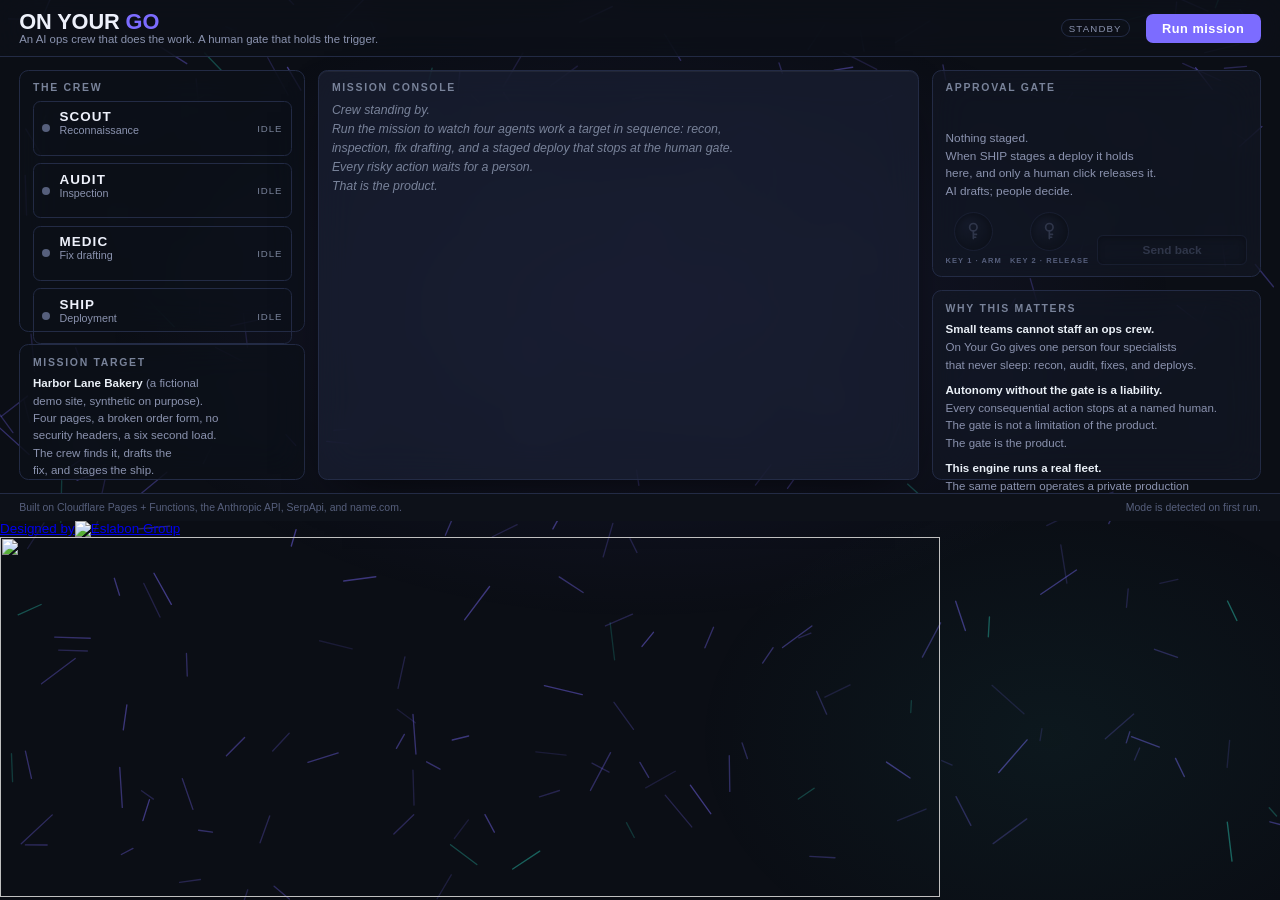
==== site/index.html @ 800acef9 "Add the compact studio signature across the public cockpit" ====
<!doctype html>
<html lang="en">
<head>
<meta charset="utf-8">
<meta name="viewport" content="width=device-width, initial-scale=1">
<title>On Your Go, the agentic ops command center</title>
<meta name="description" content="An agentic operations command center. A crew of AI agents does the work; a human approval gate holds the trigger.">
<link rel="canonical" href="https://fleetcommand-2u0.pages.dev/">
<link rel="icon" href="/favicon.svg" type="image/svg+xml">
<link rel="apple-touch-icon" href="/apple-touch-icon.png">
<!-- Structured data. Kept OUTSIDE the share:start/share:end markers on purpose:
     tools/build-og.mjs strips and rewrites everything between those markers, so
     anything living in there would vanish on the next card rebuild.
     Claims only what is true. No offers, no ratings, nothing invented. -->
<script type="application/ld+json">
{
  "@context": "https://schema.org",
  "@type": "WebApplication",
  "name": "On Your Go",
  "url": "https://fleetcommand-2u0.pages.dev/",
  "description": "An agentic operations command center. Four AI agents scout a site, rank its defects, draft the fix, and stage the deploy, and every consequential action stops at a human approval gate.",
  "applicationCategory": "DeveloperApplication",
  "operatingSystem": "Any modern web browser",
  "isAccessibleForFree": true,
  "creator": { "@id": "https://thebrockchain.com/#brock" }
}
</script>
<!-- HowTo, deliberately NOT FAQPage. Google requires FAQ question and answer
     text to be VISIBLE on the page that carries the markup, and this page is
     one screen with zero scroll (the fleet ONE-SCREEN rule), so an honest FAQ
     block has nowhere to live here. Marking up questions a visitor cannot read
     would be a claim about content that does not exist, which is the one thing
     the fleet's honesty rules will not do for a ranking signal.
     Every step below IS on screen: the four agents are the crew column, and
     the approval step is the gate panel. The gate reads HowTo as answerable. -->
<script type="application/ld+json">
{
  "@context": "https://schema.org",
  "@type": "HowTo",
  "name": "How On Your Go runs an operations mission",
  "description": "Four AI agents work a site in sequence, and the deployment holds until a human approves it.",
  "totalTime": "PT2M",
  "step": [
    {
      "@type": "HowToStep",
      "position": 1,
      "name": "SCOUT does reconnaissance",
      "text": "SCOUT maps the target site and reports what it is and the observations that matter most."
    },
    {
      "@type": "HowToStep",
      "position": 2,
      "name": "AUDIT ranks the defects",
      "text": "AUDIT turns the reconnaissance into a ranked defect list, each finding marked high, medium or low severity."
    },
    {
      "@type": "HowToStep",
      "position": 3,
      "name": "MEDIC drafts the fix",
      "text": "MEDIC writes the fix for the highest severity finding as a real diff. It drafts only and never applies the change."
    },
    {
      "@type": "HowToStep",
      "position": 4,
      "name": "SHIP stages the deploy and holds",
      "text": "SHIP summarizes exactly what would deploy and what could go wrong, then holds for human approval instead of releasing."
    },
    {
      "@type": "HowToStep",
      "position": 5,
      "name": "A person decides",
      "text": "Approve releases the staged deploy. Send back returns the fix to MEDIC with the objection attached. Nothing ships without that click."
    }
  ]
}
</script>
<link rel="stylesheet" href="/fonts/fonts.css">
<style>
:root{
  --bg:#0b0e15; --charcoal:#0d1119; --surf:#141926; --surf-hi:#1a2032; --line:#232b45;
  --ink:#eef1fb; --cream:#eaf0f7; --muted:#8b93af; --stone:#79839a; --faint:#565f7c;
  --indigo:#7c6cff; --indigo-d:#5a4bd6; --indigo-soft:#a99dff;
  --teal:#2dd4bf; --go:#2dd4bf; --teal-d:#1f9e8f;

  /* AMBER IS RESERVED. It appears on this screen at exactly one moment: when
     SHIP holds at the approval gate. No chip, no label, no status may wear it.
     That is what teaches the colour a meaning, and it is the whole design idea.
     See DESIGN.md before spending it anywhere else. */
  --amber:#f5b23d;

  --disp:'Space Grotesk',sans-serif; --body:'Montserrat',sans-serif;

  --dur-fast:150ms; --dur:220ms; --dur-slow:380ms;
  --ease:cubic-bezier(.2,.7,.2,1);
  --ease-out:cubic-bezier(0,0,.2,1);
}
*{box-sizing:border-box;margin:0;padding:0}
html,body{height:100%}
body{
  background:var(--bg); color:var(--ink); font-family:var(--body);
  height:100vh; overflow:hidden; display:flex; flex-direction:column;
  font-size:clamp(12px,1.05vw,15px);
}
/* One soft radial behind the stage so the page is not a grid of flat
   rectangles. Fixed, non-interactive, costs nothing and never animates. */
body::before{
  content:''; position:fixed; inset:0; pointer-events:none; z-index:1;
  background:
    radial-gradient(60% 50% at 50% 34%, rgba(124,108,255,.10), transparent 70%),
    radial-gradient(40% 40% at 82% 82%, rgba(45,212,191,.05), transparent 70%);
}
header,main,footer{position:relative; z-index:2}
header{
  display:flex; align-items:center; gap:1rem;
  padding:.7rem 1.2rem; border-bottom:1px solid var(--line); background:var(--charcoal);
}
/* The display moment. Real scale and tight tracking here so everything else can
   stay quiet; contrast is what makes a page look decided rather than themed. */
.mark{font-family:var(--disp); font-weight:700; font-size:1.62em; letter-spacing:-.005em; line-height:1}
.mark b{color:var(--indigo)}
.sub{color:var(--muted); font-size:.85em}
.spacer{flex:1}
.chip{
  font-size:.72em; letter-spacing:.12em; padding:.28em .7em; border-radius:999px;
  border:1px solid var(--line); color:var(--muted); text-transform:uppercase;
}
.chip.live{border-color:var(--teal); color:var(--teal)}
/* Deliberately NOT amber. A mode label is housekeeping; amber belongs to the
   gate alone. Replay and sample are honest states, not warnings. */
.chip.replay,.chip.sample{border-color:var(--line); color:var(--stone)}
.chip[hidden]{display:none}
button.run{
  font-family:var(--disp); font-weight:600; font-size:.95em; letter-spacing:.04em;
  background:var(--indigo); color:#fff; border:0; border-radius:.55em;
  padding:.55em 1.3em; cursor:pointer; transition:background .15s;
}
button.run:hover{background:var(--indigo-d)}
button.run:disabled{background:var(--faint); cursor:default}
main{
  flex:1; display:grid; min-height:0;
  grid-template-columns:1fr 2.1fr 1.15fr; gap:.8rem; padding:.8rem 1.2rem;
}
.col{display:flex; flex-direction:column; gap:.8rem; min-height:0}
/* FROSTED, so the field runs UNDER the whole interface instead of only in the
   margins. Three opaque boxes on a dark ground is a dashboard; one continuous
   surface with something alive behind it is a place. The blur is what keeps it
   legible: the field never competes with a word of text, it only gives the
   glass something to be glass over.
   Alpha is deliberately high (.62 to .70). Lower looked better in a still and
   started costing contrast on the console, which is the one panel a judge
   actually has to read. */
.panel{
  background:rgba(20,25,38,.62);
  -webkit-backdrop-filter:blur(18px) saturate(1.25);
  backdrop-filter:blur(18px) saturate(1.25);
  border:1px solid var(--line); border-radius:.7em;
  padding:.85em .95em; display:flex; flex-direction:column; min-height:0;
  transition:opacity var(--dur-slow) var(--ease), transform var(--dur-slow) var(--ease);
}
.col:first-child .panel{background:rgba(13,17,25,.66)}
#stage{
  background:rgba(26,32,50,.70);
  box-shadow:0 1px 0 rgba(255,255,255,.05) inset, 0 18px 50px -24px rgba(0,0,0,.9);
}
header{background:rgba(13,17,25,.72);
  -webkit-backdrop-filter:blur(18px); backdrop-filter:blur(18px)}
/* Blur is expensive to composite and the browsers that lack it are the ones
   least able to afford it, so they get solid panels and lose nothing but the
   glass. */
@supports not (backdrop-filter: blur(1px)){
  .panel{background:var(--surf)}
  .col:first-child .panel{background:var(--charcoal)}
  #stage{background:var(--surf-hi)}
  header{background:var(--charcoal)}
}
.panel h2{
  font-family:var(--disp); font-size:.78em; font-weight:600; letter-spacing:.16em;
  text-transform:uppercase; color:var(--stone); margin-bottom:.7em;
}
.agent{
  display:flex; align-items:center; gap:.7em; padding:.55em .6em;
  border:1px solid var(--line); border-radius:.55em; margin-bottom:.55em;
  transition:border-color .2s, background .2s;
}
.agent:last-child{margin-bottom:0}
.agent .dot{width:.6em;height:.6em;border-radius:50%;background:var(--faint);flex:none}
.agent.working{border-color:var(--indigo); background:rgba(124,108,255,.07)}
.agent.working .dot{background:var(--indigo); animation:pulse 1s infinite}
.agent.done{border-color:var(--teal-d)}
.agent.done .dot{background:var(--teal)}
.agent.holding{border-color:var(--amber)}
.agent.holding .dot{background:var(--amber); animation:pulse 1.4s infinite}
@keyframes pulse{50%{opacity:.35}}
.agent .aname{font-family:var(--disp); font-weight:600; letter-spacing:.08em}
.agent .arole{color:var(--muted); font-size:.8em}
.agent .abody{min-width:0}
/* LIVE TELEMETRY, NOT DECORATION. Every value on this line is measured on the
   client as the step actually runs: real elapsed milliseconds, the real
   character count of what came back, and for the two agents that reach outside,
   whether the call was served live, from cache, or from labelled sample data.
   Nothing here is invented and nothing loops. The crew reads as alive because
   it is reporting, which is what an ops cockpit should do, not because
   something is animating at you. */
.agent .ameta{
  font-family:ui-monospace,SFMono-Regular,Menlo,monospace;
  font-size:.68em; letter-spacing:.02em; color:var(--faint);
  margin-top:.15em; min-height:1.1em; white-space:nowrap;
  overflow:hidden; text-overflow:ellipsis;
}
.agent.working .ameta{color:var(--indigo-soft)}
.agent.done .ameta{color:var(--stone)}
.agent.holding .ameta{color:var(--amber)}
.agent .astate{margin-left:auto; font-size:.72em; letter-spacing:.1em; color:var(--stone); text-transform:uppercase}
#console{flex:1; overflow-y:auto; font-size:.92em; line-height:1.55; scrollbar-width:thin}
#console .entry{margin-bottom:1em}
#console .tag{
  font-family:var(--disp); font-weight:600; font-size:.8em; letter-spacing:.12em;
  color:var(--indigo-soft); margin-bottom:.25em; display:flex; gap:.6em; align-items:baseline;
}
#console .tag .mode{font-size:.85em; color:var(--stone); letter-spacing:.08em}
#console .tag .mode.live{color:var(--teal)}
#console .body{color:var(--cream); white-space:pre-wrap}
#console .sys{color:var(--stone); font-style:italic}
.target p{color:var(--muted); font-size:.86em; line-height:1.5}
.target .tname{color:var(--cream); font-weight:600}
/* ---- THE ONE MOTION IDEA ----------------------------------------------
   SHIP holds, and the screen answers: the crew and the target settle back a
   step, the gate lifts and takes the only amber on the page, and Approve
   becomes the only lit control. Nothing else on this screen animates on its
   own. Remove this and the product's whole point becomes a border colour. */
#gate{border-color:var(--line); transition:border-color var(--dur-slow) var(--ease),
      box-shadow var(--dur-slow) var(--ease), transform var(--dur-slow) var(--ease-out)}
#gate.armed{
  border-color:var(--amber);
  box-shadow:0 0 0 1px rgba(245,178,61,.35), 0 22px 60px -26px rgba(245,178,61,.55);
  transform:translateY(-4px) scale(1.012);
}
body.gated .col:first-child .panel{opacity:.55; transform:scale(.985)}
body.gated .why{opacity:.55}
#gate .ghead{
  font-family:var(--disp); font-weight:700; font-size:1.5em; letter-spacing:-.01em;
  line-height:1.1; color:var(--ink); margin-bottom:.35em;
  opacity:0; transform:translateY(6px);
  transition:opacity var(--dur-slow) var(--ease-out), transform var(--dur-slow) var(--ease-out);
}
#gate.armed .ghead{opacity:1; transform:none; color:var(--amber)}
#gate .gbody{color:var(--muted); font-size:.88em; line-height:1.5; flex:1}
#gate .gactions{display:flex; gap:.6em; margin-top:.8em}
#gate button{
  flex:1; font-family:var(--disp); font-weight:600; font-size:.88em;
  border-radius:.5em; padding:.6em 0; cursor:pointer; border:1px solid var(--line);
  background:transparent; color:var(--faint);
  transition:background var(--dur-fast) var(--ease), transform var(--dur-fast) var(--ease),
             color var(--dur-fast) var(--ease), border-color var(--dur-fast) var(--ease),
             box-shadow var(--dur) var(--ease);
}
/* TWO KEY IGNITION (docs/PREMISE.md). The keys are the only lit controls at
   the hold, and the amber lands on KEY 1 because arming IS the hold moment:
   the reserved colour still appears at exactly one moment, worn by hardware
   now instead of a button fill. Turned keys go the go colour. */
#gate .ignition{align-items:flex-end}
#gate .keyslot{display:flex; flex-direction:column; align-items:center; gap:.4em; flex:0 0 auto}
#gate button.key{
  flex:0 0 auto; width:3.3em; height:3.3em; border-radius:50%; padding:0;
  display:grid; place-items:center;
  background:radial-gradient(circle at 35% 28%, var(--surf-hi), var(--charcoal) 72%);
  border:1px solid var(--line); box-shadow:inset 0 2px 7px rgba(0,0,0,.55);
}
#gate button.key svg{width:1.75em; height:1.75em; color:var(--faint); display:block;
  transform:rotate(0deg);
  transition:transform .3s cubic-bezier(.3,1.5,.4,1), color var(--dur-fast) var(--ease)}
#gate button.key.turned svg{transform:rotate(90deg); color:var(--go)}
#gate button.key.turned{border-color:var(--teal); animation:none;
  box-shadow:inset 0 2px 7px rgba(0,0,0,.55), 0 0 16px -5px rgba(45,212,191,.65)}
#gate.armed button.key:not(:disabled):not(.turned)#keyArm{border-color:var(--amber);
  box-shadow:inset 0 2px 7px rgba(0,0,0,.55), 0 0 16px -5px rgba(245,178,61,.7);
  animation:keyBeckon 1.6s ease-in-out infinite}
#gate.armed button.key:not(:disabled):not(.turned)#keyArm svg{color:var(--amber)}
#gate.armed button.key:not(:disabled):not(.turned)#approveBtn{border-color:var(--teal);
  box-shadow:inset 0 2px 7px rgba(0,0,0,.55), 0 0 16px -5px rgba(45,212,191,.65)}
#gate.armed button.key:not(:disabled):not(.turned)#approveBtn svg{color:var(--go)}
#gate .klabel{font-family:var(--disp); font-size:.56em; font-weight:600;
  letter-spacing:.14em; text-transform:uppercase; color:var(--faint); white-space:nowrap}
@keyframes keyBeckon{
  0%,100%{box-shadow:inset 0 2px 7px rgba(0,0,0,.55), 0 0 10px -5px rgba(245,178,61,.5)}
  50%{box-shadow:inset 0 2px 7px rgba(0,0,0,.55), 0 0 20px -4px rgba(245,178,61,.85)}}
#gate.armed button.reject{border-color:var(--line); color:var(--muted)}
#gate.armed button.reject:hover{border-color:var(--stone); color:var(--ink)}
#gate button:disabled{cursor:default; opacity:.45; transform:none; box-shadow:inset 0 2px 7px rgba(0,0,0,.55)}
#gate button.key.turned:disabled{opacity:.8}
@media (prefers-reduced-motion: reduce){
  #gate button.key svg{transition:none}
  #gate.armed button.key:not(:disabled):not(.turned)#keyArm{animation:none}}



/* ---- THE FIELD --------------------------------------------------------
   The cockpit had no presence at rest. It was correct and it was quiet, and
   quiet loses in a feed of dozens of entries. 61% of Awwwards Site of the Day
   winners in Q1 2026 are real-time graphics, and the two Developer Award
   winners this week hand rolled theirs, so this is hand rolled too.

   It is NOT wallpaper, and that distinction is the whole reason it is allowed
   to exist on a screen whose one motion idea is the gate. The field is the
   fleet the crew watches, and it answers the mission:
     idle     slow drift, dim, alive but patient
     working  agitated and brighter, the system under load
     GATE     it FREEZES, completely, and the colour goes out of it
   That freeze is the point. When a human is needed, the whole world stops,
   not just a panel. It makes the slam bigger than the slam could ever be
   on its own.

   Costs one canvas and no dependency. Sleeps when the tab is hidden so it
   never burns a phone battery in a background tab. */
#bg{position:fixed; inset:0; z-index:0; pointer-events:none;
    transition:opacity 900ms linear, filter 900ms linear}
body.gated #bg{filter:saturate(0) brightness(.55); opacity:.5}
@media (prefers-reduced-motion: reduce){ #bg{display:none} }

/* ---- THE SLAM ---------------------------------------------------------
   Hand rolled, no library, ~90 lines of canvas. The two Developer Award
   winners on the Awwwards portfolio page this week ship raw canvas and a 10kb
   WebGL wrapper respectively; the award for technique goes to the people who
   wrote it themselves, and this fleet already hand rolls shaders elsewhere.

   WHAT IT DOES. When SHIP holds, a pressure wave leaves the gate and washes
   the screen. Colour drains out of everything the wave has passed, so the
   whole interface visibly surrenders to the one panel that needs a person.
   It fires ONCE, on a real state change, and never loops. Take it out and the
   product's entire thesis goes back to being a border colour. */
#fx{
  position:fixed; inset:0; z-index:50; pointer-events:none;
  opacity:0; transition:opacity 300ms linear;
}
/* Instant ON, faded OFF. The layer used to fade IN over 240ms, which is exactly
   the window where the wave is brightest, so the canvas was painting its
   strongest frames underneath its own fade and the front was nearly invisible
   on camera. The animation already handles its own falloff; the element must
   not second-guess it. */
#fx.on{opacity:1; transition:none}
/* The drain. Everything except the gate loses its colour and steps back while
   a person is deciding. `filter` is the honest tool for this one: it is a
   single one-shot transition on a static one-screen layout, not a loop. */
header,main,footer{
  transition:filter 620ms cubic-bezier(.2,.7,.2,1), transform 620ms cubic-bezier(.2,.7,.2,1);
}
body.slammed header,body.slammed footer{filter:saturate(.12) brightness(.72)}
body.slammed .col:first-child,body.slammed #stage{filter:saturate(.1) brightness(.62)}
/* What the screen settles BACK to once the wave has passed: deferential, still
   clearly secondary to the gate, and fully readable. */
body.gated:not(.slammed) header,body.gated:not(.slammed) footer{filter:saturate(.55)}
body.gated:not(.slammed) #stage{filter:saturate(.8)}
/* The gate is the exception. It keeps every bit of its colour, which is the
   whole point of draining everything else. */
body.slammed #gate{filter:none}
body.gated #gate.armed{
  transform:translateY(-6px) scale(1.028);
  box-shadow:0 0 0 1px rgba(245,178,61,.55),
             0 0 90px -10px rgba(245,178,61,.45),
             0 30px 70px -28px rgba(245,178,61,.75);
}
@media (prefers-reduced-motion: reduce){
  #fx{display:none}
  body.slammed header,body.slammed footer,
  body.slammed .col:first-child,body.slammed #stage{filter:saturate(.35)}
}

/* Some people get motion sick. State changes stay instant for them; nothing
   above is load bearing on the animation itself, only on the end state. */
@media (prefers-reduced-motion: reduce){
  *{animation-duration:.01ms !important; animation-iteration-count:1 !important;
    transition-duration:.01ms !important}
}
.why p{color:var(--muted); font-size:.86em; line-height:1.55}
.why b{color:var(--cream)}
footer{
  padding:.5rem 1.2rem; border-top:1px solid var(--line); background:var(--charcoal);
  color:var(--faint); font-size:.78em; display:flex; gap:1em;
}
footer .f-right{margin-left:auto}
/* NARROW: RELEASE THE ONE SCREEN CLAMP, do not just let it scroll.
   This block used to say `body{overflow:auto}` and nothing else, which was a
   fix that fixed nothing: `body{height:100vh}` above stayed in force, so the
   body was still exactly one viewport tall and there was no overflow for
   `auto` to scroll. The three columns stacked, needed more room than 100vh,
   and every min-height:0 in the chain (main, .col, .panel, all correct for a
   desktop cockpit) let them shrink under their own content instead of pushing
   the page taller. Measured at 390 wide: The Crew hid 52px, which was the
   whole SHIP row, .why hid 32px and main hid 18px, and NONE of it could be
   scrolled to. The last agent in a four agent crew was simply not on the page.

   It also made the gate blind rather than merely wrong: jack measures one
   screen from scrollHeight, a clamped body reports scrollHeight === clientHeight,
   so the sweep read "1 screens, inside the allowance" on a page hiding four
   panels' worth of content. A clamp does not fit a page, it hides the part
   that did not fit. Scale or reflow, never clamp.

   So height goes to auto with the viewport as a FLOOR (svh, because 100vh on
   iOS measures past the browser chrome), and the min-height:0 shrink rules are
   released for this band only. The desktop cockpit above is untouched: one
   screen, zero scroll, still true at 1440x900, which is the width the rule
   names. Mobile is allowed about a screen and a half and now uses it honestly. */
@media (max-width:900px){
  body{height:auto; min-height:100svh; overflow:auto}
  main{grid-template-columns:1fr; overflow:visible; min-height:auto}
  .col,.panel{min-height:auto}
  /* The console is flex:1 of a formerly fixed height column. With the column
     free to grow it would otherwise collapse to its content and lose the
     terminal feel the mission log needs while it streams. */
  #console{min-height:9.5em}
}

/* SENTENCE LINES (BROCK/WRITING.md). One sentence per line. A sentence too long
   for the screen balances into even lines instead of one long line plus an orphan
   word. The break lands where the MEANING breaks, never where the box runs out.
   CHILD selector, so a nested accent span is never blocked onto its own line. */
.sentences > span{display:block;text-wrap:balance}
/* TWO SHORT SENTENCES THAT SHARE A LINE WHILE THEY FIT (WRITING.md 3). The
   header sub reads as one line at desktop width; on a phone each sentence drops
   WHOLE to its own line instead of breaking mid sentence. */
.inline-sentences > span{display:inline-block;text-wrap:balance}
</style>
<!-- There is always a Keeper. -->

  <!-- share:start generated by tools/build-og.mjs -->
  <meta property="og:type" content="website">
  <meta property="og:site_name" content="On Your Go">
  <meta property="og:title" content="On Your Go">
  <meta property="og:description" content="An agentic operations command center. A crew of AI agents does the work; a human approval gate holds the trigger.">
  <meta property="og:url" content="https://fleetcommand-2u0.pages.dev/">
  <meta property="og:image" content="https://fleetcommand-2u0.pages.dev/og-4d4f7d8333.png">
  <meta property="og:image:width" content="2400">
  <meta property="og:image:height" content="1260">
  <meta property="og:image:alt" content="On Your Go: SCOUT, AUDIT and MEDIC feed into SHIP, which holds at the human approval gate.">
  <meta name="twitter:card" content="summary_large_image">
  <meta name="twitter:title" content="On Your Go">
  <meta name="twitter:description" content="Four AI agents do the work. Every consequential action stops at a named human.">
  <meta name="twitter:image" content="https://fleetcommand-2u0.pages.dev/og-4d4f7d8333.png">
  <!-- share:end -->
<link data-eslabon-assets="css" rel="stylesheet" href="/assets/eslabon-signature/v001-b559f76c975c/signature.css"><style>.esig{flex-shrink:0;position:relative;z-index:2}</style></head>
<body data-crew="Napoleon">
<canvas id="bg" aria-hidden="true"></canvas>
<canvas id="fx" aria-hidden="true"></canvas>
<header>
  <div>
    <h1 class="mark"><a href="/" style="color:inherit;text-decoration:none">ON YOUR <b>GO</b></a></h1>
    <div class="sub inline-sentences"><span>An AI ops crew that does the work.</span> <span>A human gate that holds the trigger.</span></div>
  </div>
  <div class="spacer"></div>
  <!-- Hidden until a mission reports, so the opening frame stays as recorded. -->
  <span class="chip" id="searchChip" hidden>search</span>
  <span class="chip" id="modeChip">standby</span>
  <button class="run" id="runBtn">Run mission</button>
</header>

<main>
  <div class="col">
    <section class="panel">
      <h2>The Crew</h2>
      <div class="agent" id="ag-scout"><span class="dot"></span><div class="abody"><div class="aname">SCOUT</div><div class="arole">Reconnaissance</div><div class="ameta"></div></div><span class="astate">idle</span></div>
      <div class="agent" id="ag-audit"><span class="dot"></span><div class="abody"><div class="aname">AUDIT</div><div class="arole">Inspection</div><div class="ameta"></div></div><span class="astate">idle</span></div>
      <div class="agent" id="ag-medic"><span class="dot"></span><div class="abody"><div class="aname">MEDIC</div><div class="arole">Fix drafting</div><div class="ameta"></div></div><span class="astate">idle</span></div>
      <div class="agent" id="ag-ship"><span class="dot"></span><div class="abody"><div class="aname">SHIP</div><div class="arole">Deployment</div><div class="ameta"></div></div><span class="astate">idle</span></div>
    </section>
    <section class="panel target">
      <h2>Mission Target</h2>
      <p class="sentences"><span><span class="tname">Harbor Lane Bakery</span> (a fictional demo site, synthetic on purpose). </span><span>Four pages, a broken order form, no security headers, a six second load. </span><span>The crew finds it, drafts the fix, and stages the ship.</span></p>
    </section>
  </div>

  <div class="col">
    <section class="panel" id="stage" style="flex:1">
      <h2>Mission Console</h2>
      <div id="console">
        <div class="entry"><div class="body sys sentences"><span>Crew standing by. </span><span>Run the mission to watch four agents work a target in sequence: recon, inspection, fix drafting, and a staged deploy that stops at the human gate. </span><span>Every risky action waits for a person. </span><span>That is the product.</span></div></div>
      </div>
    </section>
  </div>

  <div class="col">
    <section class="panel" id="gate">
      <h2>Approval Gate</h2>
      <div class="ghead" id="gateHead">Your call.</div>
      <div class="gbody sentences" id="gateBody"><span>Nothing staged. </span><span>When SHIP stages a deploy it holds here, and only a human click releases it. </span><span>AI drafts; people decide.</span></div>
      <!-- TWO KEY IGNITION (docs/PREMISE.md): the human gate as hardware.
           Releasing a staged deploy takes two deliberate turns: KEY 1 arms,
           KEY 2 releases. Send back stays an ordinary button, because only
           release is consequential. -->
      <div class="gactions ignition">
        <div class="keyslot">
          <button class="key" id="keyArm" disabled aria-pressed="false" aria-label="Key one, arm the release. Press to turn."><svg viewBox="0 0 40 40" aria-hidden="true"><circle cx="20" cy="12" r="7.2" fill="none" stroke="currentColor" stroke-width="3.2"/><path d="M20 19.5 L20 34 M20 26 L26 26 M20 31.5 L24.5 31.5" stroke="currentColor" stroke-width="3.2" stroke-linecap="round" fill="none"/></svg></button>
          <span class="klabel">Key 1 · Arm</span>
        </div>
        <div class="keyslot">
          <button class="key" id="approveBtn" disabled aria-pressed="false" aria-label="Key two, release the deploy. Press to turn."><svg viewBox="0 0 40 40" aria-hidden="true"><circle cx="20" cy="12" r="7.2" fill="none" stroke="currentColor" stroke-width="3.2"/><path d="M20 19.5 L20 34 M20 26 L26 26 M20 31.5 L24.5 31.5" stroke="currentColor" stroke-width="3.2" stroke-linecap="round" fill="none"/></svg></button>
          <span class="klabel">Key 2 · Release</span>
        </div>
        <button class="reject" id="rejectBtn" disabled>Send back</button>
      </div>
    </section>
    <section class="panel why" style="flex:1">
      <h2>Why This Matters</h2>
      <p class="sentences"><span><b>Small teams cannot staff an ops crew.</b> </span><span>On Your Go gives one person four specialists that never sleep: recon, audit, fixes, and deploys.</span></p>
      <p style="margin-top:.6em" class="sentences"><span><b>Autonomy without the gate is a liability.</b> </span><span>Every consequential action stops at a named human. </span><span>The gate is not a limitation of the product. </span><span>The gate is the product.</span></p>
      <p style="margin-top:.6em" class="sentences"><span><b>This engine runs a real fleet.</b></span><span>The same pattern operates a private production ops room managing dozens of live sites today.</span></p>
    </section>
  </div>
</main>

<footer>
  <span>Built on Cloudflare Pages + Functions, the Anthropic API, SerpApi, and name.com.</span>
  <span class="f-right" id="modeNote">Mode is detected on first run.</span>
</footer>

<script>
function splitSentences(text) {
  // One sentence per span, every character kept. A sentence ends at . ! ? (and
  // a closing quote or bracket) before space and a capital, a digit or an
  // opening quote, so "3.5", "$9.99" and "a.m." never split. This replaced a
  // matcher that silently DROPPED the words before any such period
  // ("Replaced 3.5 ton unit." read "5 ton unit."), BROCK/WRITING.md 4b, 2026-10-07.
  var s = String(text), out = [], start = 0, m,
      END = /[.!?]+["'\u201d\u2019)\]]*\s+(?=["'\u201c\u2018(\[]?[A-Z0-9])/g,
      ABBR = /(?:^|\s)(?:e\.g|i\.e|a\.m|p\.m|vs|etc|Mr|Mrs|Ms|Dr|St|No|Inc|Ltd|Co)\.$/i;
  while ((m = END.exec(s))) {
    if (ABBR.test(s.slice(0, m.index + 1))) continue;
    out.push(s.slice(start, END.lastIndex));
    start = END.lastIndex;
  }
  if (start < s.length) out.push(s.slice(start));
  return out.length ? out : [s];
}

// ?pace controls RENDER SPEED ONLY. The mission itself is identical in every
// mode: the same four agents make the same calls and return the same content.
//   video  stretches typing to the demo voice-over timeline, with a breath
//          between agents
//   fast   renders near-instantly, used for the demo video's cold open where
//          the mission has to reach the gate in seconds so the slam can be the
//          first thing on screen
// Nothing is skipped or faked in either one.
const PACE = new URLSearchParams(location.search).get('pace');
const PACE_VIDEO = PACE === 'video';
const PACE_FAST = PACE === 'fast';
const sleep = ms => new Promise(r => setTimeout(r, ms));
const STEPS = ['scout','audit','medic','ship'];
const ROLE_VERBS = {scout:'scouting the target', audit:'inspecting findings', medic:'drafting the fix', ship:'staging the deploy'};
const consoleEl = document.getElementById('console');
const runBtn = document.getElementById('runBtn');
const gate = document.getElementById('gate');
const gateBody = document.getElementById('gateBody');
const gateHead = document.getElementById('gateHead');
// ONE SENTENCE PER LINE FOR TEXT THE SCRIPT WRITES (BROCK/WRITING.md 4b). A
// plain textContent write would erase the sentence spans the markup carries, so
// the gate's status copy goes through here. The separating space stays INSIDE
// each span, so textContent still reads back as the original string.
function writeSentences(el, text){
  el.textContent = '';
  el.classList.add('sentences');
  const parts = splitSentences(text);
  parts.forEach(function(part, i){
    const span = document.createElement('span');
    span.textContent = part.trim() + (i < parts.length - 1 ? ' ' : '');
    el.appendChild(span);
  });
  return el.lastChild;
}
const approveBtn = document.getElementById('approveBtn');
const rejectBtn = document.getElementById('rejectBtn');
const keyArm = document.getElementById('keyArm');
function resetKeys(){ keyArm.disabled = true; keyArm.classList.remove('turned'); keyArm.setAttribute('aria-pressed','false'); approveBtn.classList.remove('turned'); approveBtn.setAttribute('aria-pressed','false'); }
const modeChip = document.getElementById('modeChip');
const searchChip = document.getElementById('searchChip');
const modeNote = document.getElementById('modeNote');



// Declared HERE, above both the field and the slam, because both read it at
// module init. It used to live down in the slam block, and the field's first
// paint hit the temporal dead zone and threw, which killed the whole module:
// no mission, no gate, no console, a page that looked fine and did nothing.
const REDUCED = matchMedia('(prefers-reduced-motion: reduce)').matches;

// ---- THE FIELD -----------------------------------------------------------
// Hand rolled, no dependency. A slow current of short strokes behind the
// cockpit: the fleet the crew is watching. It reacts to mission state, which is
// what earns it a place on a screen whose one motion idea is the gate.
//   idle     slow, dim
//   working  faster and brighter, the system under load
//   frozen   the gate armed and a person is needed, so the world stops dead
const bg = document.getElementById('bg');
const bgc = bg.getContext('2d');
let strokes = [], bgRaf = 0, energy = 0, targetEnergy = 0, frozen = false;

function seedField(){
  const d = Math.min(devicePixelRatio || 1, 2);
  bg.width = Math.round(innerWidth * d);
  bg.height = Math.round(innerHeight * d);
  bgc.setTransform(d, 0, 0, d, 0, 0);
  // Density scales with area so a laptop and a monitor look like the same
  // design rather than the same number of dots spread thinner.
  const n = Math.round((innerWidth * innerHeight) / 4200);
  strokes = Array.from({ length: n }, () => ({
    x: Math.random() * innerWidth,
    y: Math.random() * innerHeight,
    a: Math.random() * Math.PI * 2,
    s: 0.10 + Math.random() * 0.34,          // base speed
    l: 10 + Math.random() * 30,              // stroke length
    o: 0.16 + Math.random() * 0.40,          // base opacity
    t: Math.random() < 0.13,                 // a few carry the teal
  }));
}

// paint=true renders one frame and returns, with no loop and no motion. Used on
// load and on resize so the field is ALWAYS on screen, even in a tab that is
// not focused yet. Animating a hidden tab is waste; showing nothing until
// somebody clicks is a blank screen, and those are different problems.
let bgLast = 0;
function drawField(ts, paint){
  bgRaf = 0;
  if(REDUCED) return;
  // Throttled to about 30fps. The panels are frosted glass, so every field
  // frame forces the browser to re-composite the blur behind three large
  // surfaces, and that is the expensive part, not the strokes. At a drift this
  // slow 30 and 60 are indistinguishable, and 30 halves the cost.
  if(!paint){
    if(ts - bgLast < 32){ bgRaf = requestAnimationFrame(drawField); return; }
    bgLast = ts;
  }
  // Ease toward the target so the field swells and settles rather than
  // snapping between states, which would read as a bug.
  energy += (targetEnergy - energy) * 0.045;

  bgc.clearRect(0, 0, innerWidth, innerHeight);
  bgc.lineCap = 'round';
  for(const p of strokes){
    if(!frozen && !paint){
      // A slow curl so the current wanders instead of marching in a line.
      p.a += Math.sin((p.x + p.y) * 0.0016) * 0.004;
      const v = p.s * (0.5 + energy * 2.4);
      p.x += Math.cos(p.a) * v;
      p.y += Math.sin(p.a) * v;
      if(p.x < -30) p.x = innerWidth + 30; else if(p.x > innerWidth + 30) p.x = -30;
      if(p.y < -30) p.y = innerHeight + 30; else if(p.y > innerHeight + 30) p.y = -30;
    }
    const len = p.l * (1 + energy * 0.75);
    const o = p.o * (0.75 + energy * 0.95);
    bgc.beginPath();
    bgc.moveTo(p.x, p.y);
    bgc.lineTo(p.x - Math.cos(p.a) * len, p.y - Math.sin(p.a) * len);
    bgc.strokeStyle = p.t ? `rgba(45,212,191,${o})` : `rgba(124,108,255,${o})`;
    bgc.lineWidth = 1.35;
    bgc.stroke();
  }
  // Freeze still needs one last paint to land, then the loop stops entirely
  // so a held gate costs nothing.
  if(paint) return;
  if(!frozen || Math.abs(targetEnergy - energy) > 0.01) bgRaf = requestAnimationFrame(drawField);
}
function fieldRun(){ if(!bgRaf && !REDUCED && !document.hidden) bgRaf = requestAnimationFrame(drawField); }
function fieldState(next){
  if(next === 'frozen'){ frozen = true; targetEnergy = 0; }
  else { frozen = false; targetEnergy = next === 'working' ? 1 : 0.12; }
  fieldRun();
}
addEventListener('resize', () => { seedField(); drawField(0, true); fieldRun(); });
// Never animate for a tab nobody is looking at.
addEventListener('visibilitychange', () => {
  if(document.hidden){ cancelAnimationFrame(bgRaf); bgRaf = 0; } else fieldRun();
});
seedField();
energy = 0.12;
drawField(0, true);   // on screen from the first paint
fieldState('idle');

// ---- THE SLAM ------------------------------------------------------------
// A pressure wave that leaves the gate when SHIP holds. Hand rolled canvas,
// no library, one shot, never a loop.
//
// Three things happen on the same clock so it reads as one event:
//   1. a hard ring expands from the gate at an easing that starts fast and
//      settles, because real pressure does not travel linearly,
//   2. a wide soft glow trails it, so the ring has weight rather than being a
//      hairline, and
//   3. the CSS drain (body.slammed) desaturates everything the wave passes,
//      leaving the gate as the only coloured thing on the screen.
//
// It costs about 40 frames once per mission. It is skipped entirely under
// prefers-reduced-motion, where the end state still applies via CSS.
const fx = document.getElementById('fx');
const fxc = fx.getContext('2d');

function sizeFx(){
  const d = Math.min(devicePixelRatio || 1, 2);
  fx.width = Math.round(innerWidth * d);
  fx.height = Math.round(innerHeight * d);
  fxc.setTransform(d, 0, 0, d, 0, 0);
}
addEventListener('resize', sizeFx);
sizeFx();

let slamRelease = 0;
// The end state is released on WALL CLOCK, never on the animation finishing.
// requestAnimationFrame does not fire in a hidden tab, so a mission completing
// in a background tab would leave the screen desaturated forever, and the
// person would come back to a page that looks broken. This codebase already
// learned that once with the typewriter effect; the wave is the same trap.
// The canvas is decoration and may be skipped. The state must be guaranteed.
function releaseSlam(){
  clearTimeout(slamRelease);
  document.body.classList.remove('slammed');
  fx.classList.remove('on');
  fxc.clearRect(0, 0, innerWidth, innerHeight);
}

function slam(){
  document.body.classList.add('slammed');
  const DUR = 900;
  clearTimeout(slamRelease);
  slamRelease = setTimeout(releaseSlam, DUR + 300);

  // No wave for people who opted out of motion, and none for a tab nobody is
  // looking at. Both still get the end state from the timer above.
  if(REDUCED || document.hidden) return;

  const r = gate.getBoundingClientRect();
  const ox = r.left + r.width / 2, oy = r.top + r.height / 2;
  // Reach the far corner, so the wash never stops halfway across the screen.
  const far = Math.hypot(Math.max(ox, innerWidth - ox), Math.max(oy, innerHeight - oy));
  const t0 = performance.now();
  fx.classList.add('on');

  requestAnimationFrame(function frame(now){
    // Clamp BOTH ends. A rAF timestamp is the frame's start time, which can
    // precede the moment the callback was queued, so `now - t0` comes back
    // slightly NEGATIVE on the first frame. That made t negative, which made
    // the radius negative, and arc() throws on a negative radius. It only
    // showed up against production, never in a hand driven test.
    const t = Math.min(1, Math.max(0, (now - t0) / DUR));
    // Fast out, soft land. A linear wave reads like a machine, not a force.
    const e = 1 - Math.pow(1 - t, 3);
    const rad = e * far;
    fxc.clearRect(0, 0, innerWidth, innerHeight);

    // The trailing glow, wide and soft, so the front carries weight.
    const g = fxc.createRadialGradient(ox, oy, Math.max(0, rad - 260), ox, oy, rad + 40);
    g.addColorStop(0, 'rgba(245,178,61,0)');
    g.addColorStop(0.72, `rgba(245,178,61,${0.30 * (1 - t)})`);
    g.addColorStop(1, 'rgba(245,178,61,0)');
    fxc.fillStyle = g;
    fxc.fillRect(0, 0, innerWidth, innerHeight);

    // The front itself.
    fxc.beginPath();
    fxc.arc(ox, oy, Math.max(0, rad), 0, Math.PI * 2);
    fxc.lineWidth = 3 + 16 * (1 - t);
    fxc.strokeStyle = `rgba(245,178,61,${0.9 * (1 - t)})`;
    fxc.stroke();

    if(t < 1) requestAnimationFrame(frame);
  });
}
function unslam(){ releaseSlam(); fieldState('idle'); }

function setAgent(step, state, label){
  const el = document.getElementById('ag-' + step);
  el.className = 'agent' + (state ? ' ' + state : '');
  el.querySelector('.astate').textContent = label;
}
// Every number this writes is measured, never estimated. If we cannot measure
// something we do not print a placeholder for it.
function setMeta(step, text){
  document.getElementById('ag-' + step).querySelector('.ameta').textContent = text;
}
const ms = n => n < 1000 ? Math.round(n) + 'ms' : (n / 1000).toFixed(2) + 's';
function addEntry(tagText, modeText, body, sys){
  const e = document.createElement('div'); e.className = 'entry';
  if(tagText){
    const t = document.createElement('div'); t.className = 'tag';
    t.textContent = tagText;
    if(modeText){
      const m = document.createElement('span');
      m.className = 'mode' + (modeText === 'live' ? ' live' : '');
      m.textContent = modeText;
      t.appendChild(m);
    }
    e.appendChild(t);
  }
  const b = document.createElement('div'); b.className = 'body' + (sys ? ' sys' : '');
  e.appendChild(b);
  consoleEl.appendChild(e);
  return b;
}
function typeInto(el, text){
  // Wall-time based so a throttled background tab still finishes the mission.
  return new Promise(resolve => {
    const start = performance.now();
    const total = PACE_VIDEO ? text.length * 25
      : PACE_FAST ? 160
      : Math.max(400, Math.min(2800, text.length * 4));
    const t = setInterval(() => {
      const frac = Math.min(1, (performance.now() - start) / total);
      el.textContent = text.slice(0, Math.round(frac * text.length));
      consoleEl.scrollTop = consoleEl.scrollHeight;
      if(frac >= 1){ clearInterval(t); resolve(); }
    }, 12);
  });
}

async function runMission(){
  fieldState('working');
  runBtn.disabled = true;
  approveBtn.disabled = true; rejectBtn.disabled = true;
  resetKeys();
  gate.classList.remove('armed');
  document.body.classList.remove('gated');
  unslam();
  gateHead.textContent = 'Your call.';
  writeSentences(gateBody, 'Mission running. SHIP will hold here.');
  STEPS.forEach(s => { setAgent(s, '', 'idle'); setMeta(s, ''); });
  let prior = '';
  for(const step of STEPS){
    setAgent(step, 'working', 'working');
    const sys = addEntry('', '', step.toUpperCase() + ' is ' + ROLE_VERBS[step] + '...', true);
    let data;
    const tStart = performance.now();
    setMeta(step, 'POST /run');
    try{
      const res = await fetch('/run', {method:'POST', headers:{'content-type':'application/json'}, body:JSON.stringify({step, prior})});
      data = await res.json();
    }catch(err){
      writeSentences(sys, 'The crew lost contact on ' + step.toUpperCase() + '. Run again.');
      setAgent(step, '', 'error'); setMeta(step, 'no response'); runBtn.disabled = false; return;
    }
    const rtt = performance.now() - tStart;
    sys.parentElement.remove();
    modeChip.textContent = data.mode;
    modeChip.className = 'chip ' + data.mode;
    // The server says WHY a step fell back to replay (the daily cap, a failed
    // call). Show that reason instead of the unarmed line, which would be false
    // once a key is set.
    modeNote.textContent = data.mode === 'live'
      ? 'Live mode: each step is a real Claude call.'
      : data.note
        ? 'Replay mode: ' + data.note + '.'
        : 'Replay mode: a recorded run of this mission, served honestly until the live key is armed.';
    // SCOUT's market lens, shown as its own entry so the search layer is
    // visible and not just inferred from SCOUT's prose. Labelled live or sample
    // exactly like the crew is.
    if(data.market){
      searchChip.hidden = false;
      searchChip.textContent = 'serpapi ' + data.market;
      searchChip.className = 'chip ' + (data.market === 'live' ? 'live' : 'sample');
    }
    const body = addEntry(data.agent, data.mode, '', false);
    await typeInto(body, data.output);
    if(step === 'scout' && Array.isArray(data.marketRows) && data.marketRows.length){
      const mb = addEntry('MARKET / SERPAPI', data.market, '', false);
      await typeInto(mb, 'Google search: "' + data.marketQuery + '"\n' + data.marketRows.join('\n'));
    }
    if(step === 'ship' && Array.isArray(data.domainRows) && data.domainRows.length){
      const db = addEntry('DEPLOY TARGET / NAME.COM', data.domains, '', false);
      await typeInto(db, 'Registrar check: does this business own its own name?\n' + data.domainRows.join('\n'));
    }
    // The readout: real round trip, real size, and for the two agents that call
    // out, where that answer actually came from.
    let meta = ms(rtt) + '  ' + (data.output || '').length + 'ch';
    if(step === 'scout' && data.market)
      meta += '  serpapi:' + (data.market === 'live' ? (data.marketCache === 'kv' ? 'live/cached' : 'live') : 'sample');
    if(step === 'ship' && data.domains)
      meta += '  name.com:' + data.domains;
    setMeta(step, meta);
    prior += '\n\n' + data.agent + ':\n' + data.output;
    setAgent(step, step === 'ship' ? 'holding' : 'done', step === 'ship' ? 'holding' : 'done');
    if(PACE_VIDEO && step !== 'ship') await sleep(6000);
  }
  // The one moment. The crew settles back, the gate takes the only amber on
  // the screen, and Approve becomes the only lit control.
  gate.classList.add('armed');
  document.body.classList.add('gated');
  fieldState('frozen');
  slam();
  gateHead.textContent = 'Your call.';
  writeSentences(gateBody, 'SHIP has staged the order-route fix and is holding. The release takes both keys: turn one to arm, two to release. This is the moment the whole product exists for.');
  keyArm.disabled = false; rejectBtn.disabled = false;
  runBtn.disabled = false;
}

keyArm.addEventListener('click', () => {
  if(keyArm.classList.contains('turned')) return;
  keyArm.classList.add('turned'); keyArm.setAttribute('aria-pressed','true');
  approveBtn.disabled = false;
  writeSentences(gateBody, 'Armed. Key two is live. Turn it and the staged deploy releases; Send back stands down both keys.');
});
approveBtn.addEventListener('click', () => {
  approveBtn.classList.add('turned'); approveBtn.setAttribute('aria-pressed','true');
  keyArm.disabled = true;
  gate.classList.remove('armed');
  document.body.classList.remove('gated');
  unslam();
  approveBtn.disabled = true; rejectBtn.disabled = true;
  setAgent('ship', 'done', 'released');
  writeSentences(gateBody, 'Approved. In production this releases the staged deploy. In this demo nothing actually ships, and it says so, because honesty is a feature.');
  writeSentences(addEntry('GATE', '', '', false), 'Human approval given. Deploy released (simulated in this demo). Mission complete.');
  consoleEl.scrollTop = consoleEl.scrollHeight;
});
rejectBtn.addEventListener('click', () => {
  resetKeys();
  gate.classList.remove('armed');
  document.body.classList.remove('gated');
  unslam();
  approveBtn.disabled = true; rejectBtn.disabled = true;
  setAgent('ship', '', 'sent back');
  setAgent('medic', 'working', 'revising');
  writeSentences(gateBody, 'Sent back. MEDIC gets the fix again with your objection attached. The crew iterates; the gate holds.');
  writeSentences(addEntry('GATE', '', '', false), 'Human sent the staged deploy back to MEDIC. Nothing shipped.');
  consoleEl.scrollTop = consoleEl.scrollHeight;
  setTimeout(() => setAgent('medic', 'done', 'done'), 1500);
});
runBtn.addEventListener('click', runMission);
</script>
<section class="esig" data-eslabon-signature data-ground="host" data-eslabon-light="titanium" aria-label="Designed by Eslabon Group">
 <div class="esig-credit"><a href="https://eslabongroup.com" target="_blank" rel="noopener" aria-label="Designed by Eslabon Group"><span class="esig-by">Designed by</span><span class="esig-brand-mark"><img class="esig-wordmark" src="/assets/eslabon-signature/v001-b559f76c975c/lockup.svg" alt="Eslabon Group" width="180" height="64"><span class="esig-metal-surface" aria-hidden="true"></span></span></a></div>
 <div class="esig-stage" aria-hidden="true"><img class="esig-poster" src="/assets/eslabon-signature/v001-b559f76c975c/mark.svg" alt="" width="940" height="360"><canvas class="esig-canvas"></canvas></div>
 <div class="esig-actions"><button type="button" class="esig-control esig-sound" aria-label="Play signature sound" aria-pressed="false" title="Play sound" hidden><svg viewBox="0 0 24 24" aria-hidden="true"><path d="M4 9h4l5-4v14l-5-4H4ZM17 8a6 6 0 0 1 0 8"/></svg></button><button type="button" class="esig-control esig-pause" aria-label="Pause signature animation" title="Pause motion" hidden><svg viewBox="0 0 24 24" aria-hidden="true"><path d="M8 5v14M16 5v14"/></svg></button></div>
 </section><script data-eslabon-assets="js" type="module" src="/assets/eslabon-signature/v001-b559f76c975c/signature.mjs"></script></body>
</html>
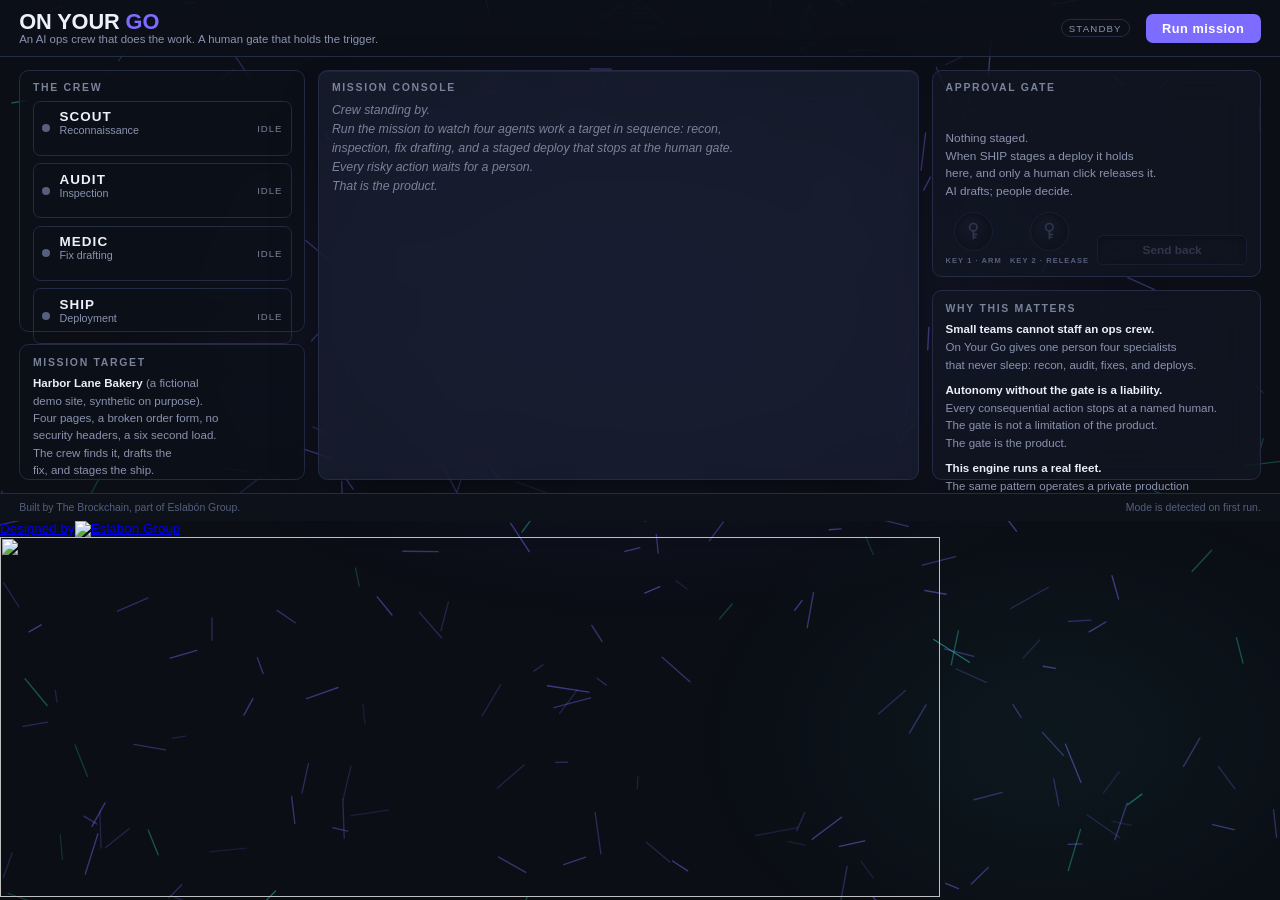
==== commit 9f084daf: "Use product-facing credits and live status labels" ====
--- a/site/index.html
+++ b/site/index.html
@@ -508,7 +508,7 @@
 </main>
 
 <footer>
-  <span>Built on Cloudflare Pages + Functions, the Anthropic API, SerpApi, and name.com.</span>
+  <span>Built by The Brockchain, part of Eslabón Group.</span>
   <span class="f-right" id="modeNote">Mode is detected on first run.</span>
 </footer>
 
@@ -840,7 +840,7 @@
     // call). Show that reason instead of the unarmed line, which would be false
     // once a key is set.
     modeNote.textContent = data.mode === 'live'
-      ? 'Live mode: each step is a real Claude call.'
+      ? 'Live mode: each step runs live.'
       : data.note
         ? 'Replay mode: ' + data.note + '.'
         : 'Replay mode: a recorded run of this mission, served honestly until the live key is armed.';
@@ -849,26 +849,26 @@
     // exactly like the crew is.
     if(data.market){
       searchChip.hidden = false;
-      searchChip.textContent = 'serpapi ' + data.market;
+      searchChip.textContent = 'market ' + data.market;
       searchChip.className = 'chip ' + (data.market === 'live' ? 'live' : 'sample');
     }
     const body = addEntry(data.agent, data.mode, '', false);
     await typeInto(body, data.output);
     if(step === 'scout' && Array.isArray(data.marketRows) && data.marketRows.length){
-      const mb = addEntry('MARKET / SERPAPI', data.market, '', false);
-      await typeInto(mb, 'Google search: "' + data.marketQuery + '"\n' + data.marketRows.join('\n'));
+      const mb = addEntry('MARKET RESEARCH', data.market, '', false);
+      await typeInto(mb, 'Market search: "' + data.marketQuery + '"\n' + data.marketRows.join('\n'));
     }
     if(step === 'ship' && Array.isArray(data.domainRows) && data.domainRows.length){
-      const db = addEntry('DEPLOY TARGET / NAME.COM', data.domains, '', false);
+      const db = addEntry('DEPLOY TARGET', data.domains, '', false);
       await typeInto(db, 'Registrar check: does this business own its own name?\n' + data.domainRows.join('\n'));
     }
     // The readout: real round trip, real size, and for the two agents that call
     // out, where that answer actually came from.
     let meta = ms(rtt) + '  ' + (data.output || '').length + 'ch';
     if(step === 'scout' && data.market)
-      meta += '  serpapi:' + (data.market === 'live' ? (data.marketCache === 'kv' ? 'live/cached' : 'live') : 'sample');
+      meta += '  market:' + (data.market === 'live' ? (data.marketCache === 'kv' ? 'live/cached' : 'live') : 'sample');
     if(step === 'ship' && data.domains)
-      meta += '  name.com:' + data.domains;
+      meta += '  domain:' + data.domains;
     setMeta(step, meta);
     prior += '\n\n' + data.agent + ':\n' + data.output;
     setAgent(step, step === 'ship' ? 'holding' : 'done', step === 'ship' ? 'holding' : 'done');
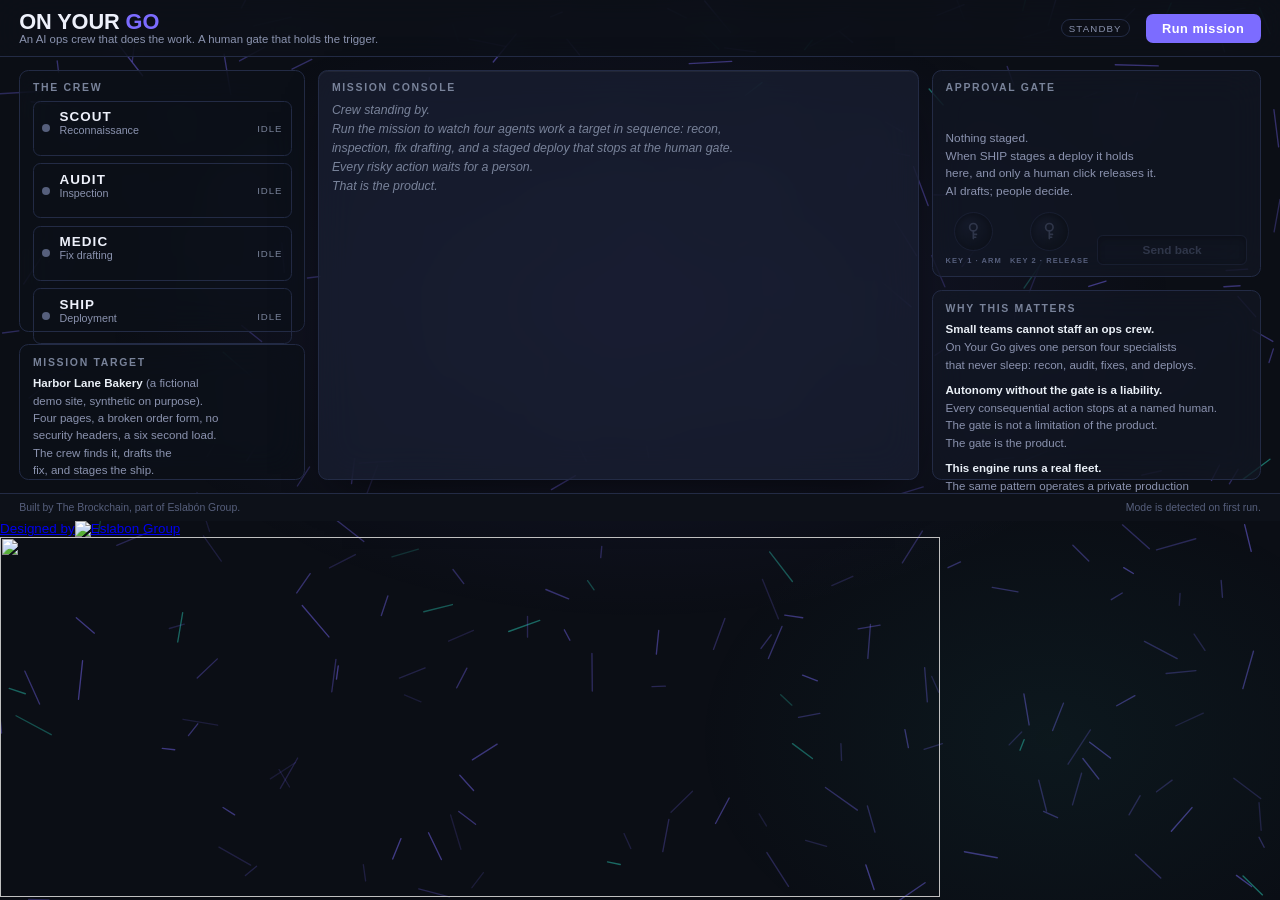
==== commit aa29b30b: "Keep replay status focused on the demonstration" ====
--- a/site/index.html
+++ b/site/index.html
@@ -843,7 +843,7 @@
       ? 'Live mode: each step runs live.'
       : data.note
         ? 'Replay mode: ' + data.note + '.'
-        : 'Replay mode: a recorded run of this mission, served honestly until the live key is armed.';
+        : 'Replay mode: a recorded demonstration of this mission.';
     // SCOUT's market lens, shown as its own entry so the search layer is
     // visible and not just inferred from SCOUT's prose. Labelled live or sample
     // exactly like the crew is.
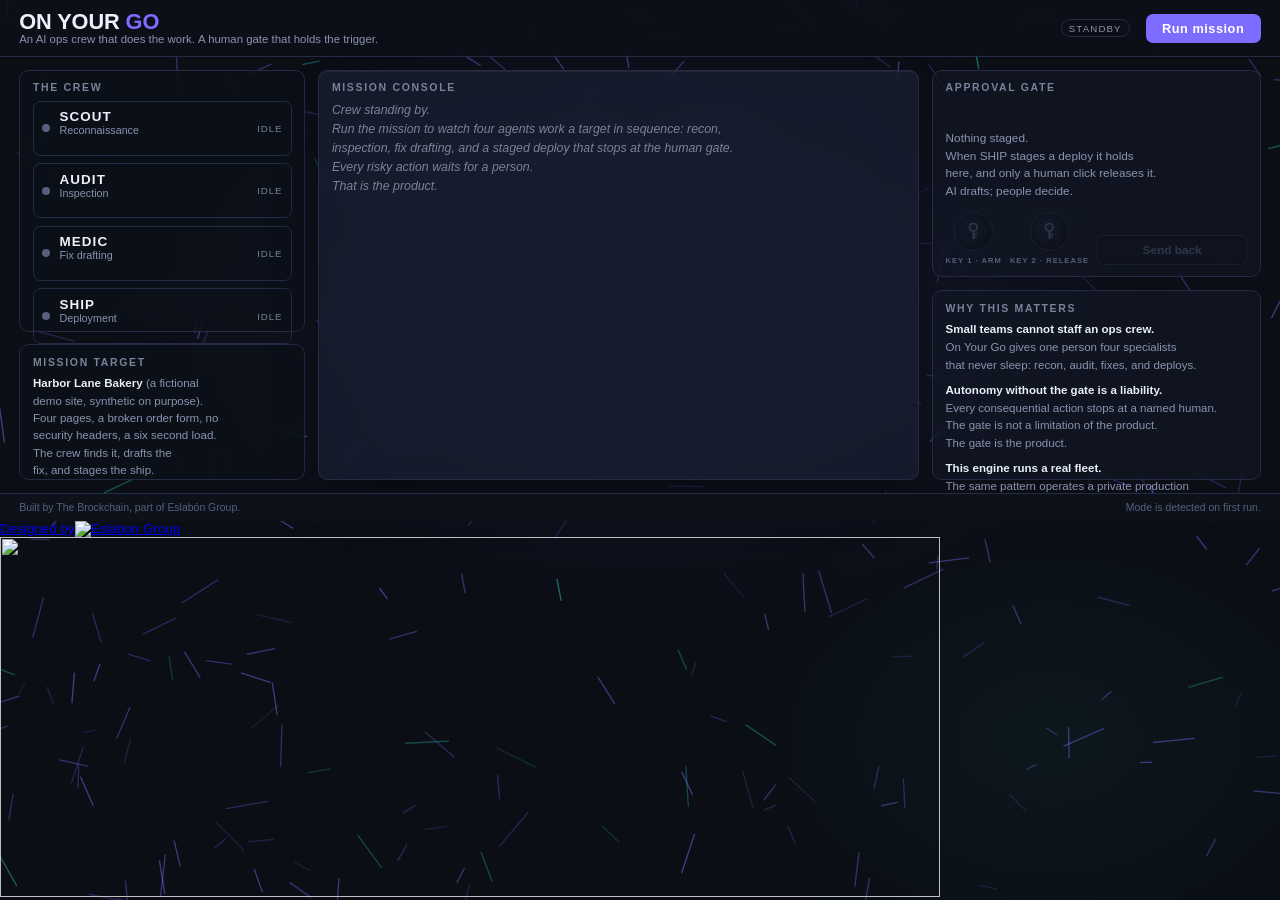
==== commit 651268ea: "Give phone headings and mission controls room to read" ====
--- a/site/index.html
+++ b/site/index.html
@@ -419,6 +419,19 @@
    header sub reads as one line at desktop width; on a phone each sentence drops
    WHOLE to its own line instead of breaking mid sentence. */
 .inline-sentences > span{display:inline-block;text-wrap:balance}
+
+/* Keep the phone introduction legible without squeezing it between controls. */
+@media (max-width:600px){
+  header{display:grid;grid-template-columns:minmax(0,1fr) auto;gap:.5rem .75rem;align-items:start;padding:.8rem 1rem}
+  header>div:first-child{grid-column:1 / -1;min-width:0}
+  header .mark{white-space:nowrap}
+  header .sub{font-size:clamp(10px,2.7vw,12px);line-height:1.5;margin-top:.35rem;text-wrap:balance}
+  header .sub>span{display:block;white-space:nowrap}
+  header .spacer{display:none}
+  header .chip{grid-column:1;grid-row:2;align-self:center;justify-self:start}
+  header #searchChip{grid-row:3}
+  header button.run{grid-column:2;grid-row:2;white-space:nowrap;min-height:44px}
+}
 </style>
 <!-- There is always a Keeper. -->
 
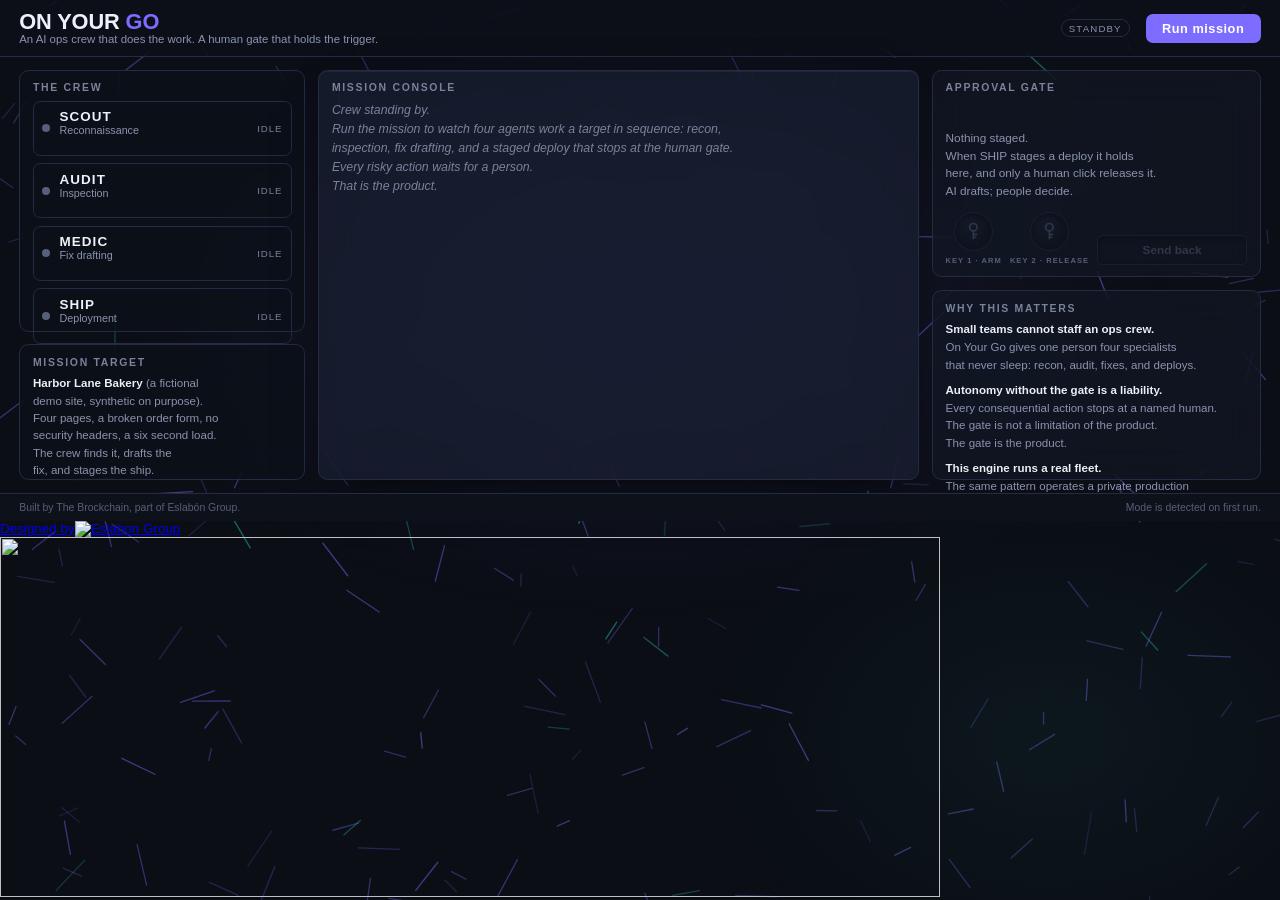
==== commit 2f6c3bd7: "Footer signature: build the 3D scene after the page loads and idles Moves the pinned Eslabon signatu" ====
--- a/site/index.html
+++ b/site/index.html
@@ -450,7 +450,7 @@
   <meta name="twitter:description" content="Four AI agents do the work. Every consequential action stops at a named human.">
   <meta name="twitter:image" content="https://fleetcommand-2u0.pages.dev/og-4d4f7d8333.png">
   <!-- share:end -->
-<link data-eslabon-assets="css" rel="stylesheet" href="/assets/eslabon-signature/v001-b559f76c975c/signature.css"><style>.esig{flex-shrink:0;position:relative;z-index:2}</style></head>
+<link data-eslabon-assets="css" rel="stylesheet" href="/assets/eslabon-signature/v001-db87eb241765/signature.css"><style>.esig{flex-shrink:0;position:relative;z-index:2}</style></head>
 <body data-crew="Napoleon">
 <canvas id="bg" aria-hidden="true"></canvas>
 <canvas id="fx" aria-hidden="true"></canvas>
@@ -933,8 +933,8 @@
 runBtn.addEventListener('click', runMission);
 </script>
 <section class="esig" data-eslabon-signature data-ground="host" data-eslabon-light="titanium" aria-label="Designed by Eslabon Group">
- <div class="esig-credit"><a href="https://eslabongroup.com" target="_blank" rel="noopener" aria-label="Designed by Eslabon Group"><span class="esig-by">Designed by</span><span class="esig-brand-mark"><img class="esig-wordmark" src="/assets/eslabon-signature/v001-b559f76c975c/lockup.svg" alt="Eslabon Group" width="180" height="64"><span class="esig-metal-surface" aria-hidden="true"></span></span></a></div>
- <div class="esig-stage" aria-hidden="true"><img class="esig-poster" src="/assets/eslabon-signature/v001-b559f76c975c/mark.svg" alt="" width="940" height="360"><canvas class="esig-canvas"></canvas></div>
+ <div class="esig-credit"><a href="https://eslabongroup.com" target="_blank" rel="noopener" aria-label="Designed by Eslabon Group"><span class="esig-by">Designed by</span><span class="esig-brand-mark"><img class="esig-wordmark" src="/assets/eslabon-signature/v001-db87eb241765/lockup.svg" alt="Eslabon Group" width="180" height="64"><span class="esig-metal-surface" aria-hidden="true"></span></span></a></div>
+ <div class="esig-stage" aria-hidden="true"><img class="esig-poster" src="/assets/eslabon-signature/v001-db87eb241765/mark.svg" alt="" width="940" height="360"><canvas class="esig-canvas"></canvas></div>
  <div class="esig-actions"><button type="button" class="esig-control esig-sound" aria-label="Play signature sound" aria-pressed="false" title="Play sound" hidden><svg viewBox="0 0 24 24" aria-hidden="true"><path d="M4 9h4l5-4v14l-5-4H4ZM17 8a6 6 0 0 1 0 8"/></svg></button><button type="button" class="esig-control esig-pause" aria-label="Pause signature animation" title="Pause motion" hidden><svg viewBox="0 0 24 24" aria-hidden="true"><path d="M8 5v14M16 5v14"/></svg></button></div>
- </section><script data-eslabon-assets="js" type="module" src="/assets/eslabon-signature/v001-b559f76c975c/signature.mjs"></script></body>
+ </section><script data-eslabon-assets="js" type="module" src="/assets/eslabon-signature/v001-db87eb241765/signature.mjs"></script></body>
 </html>
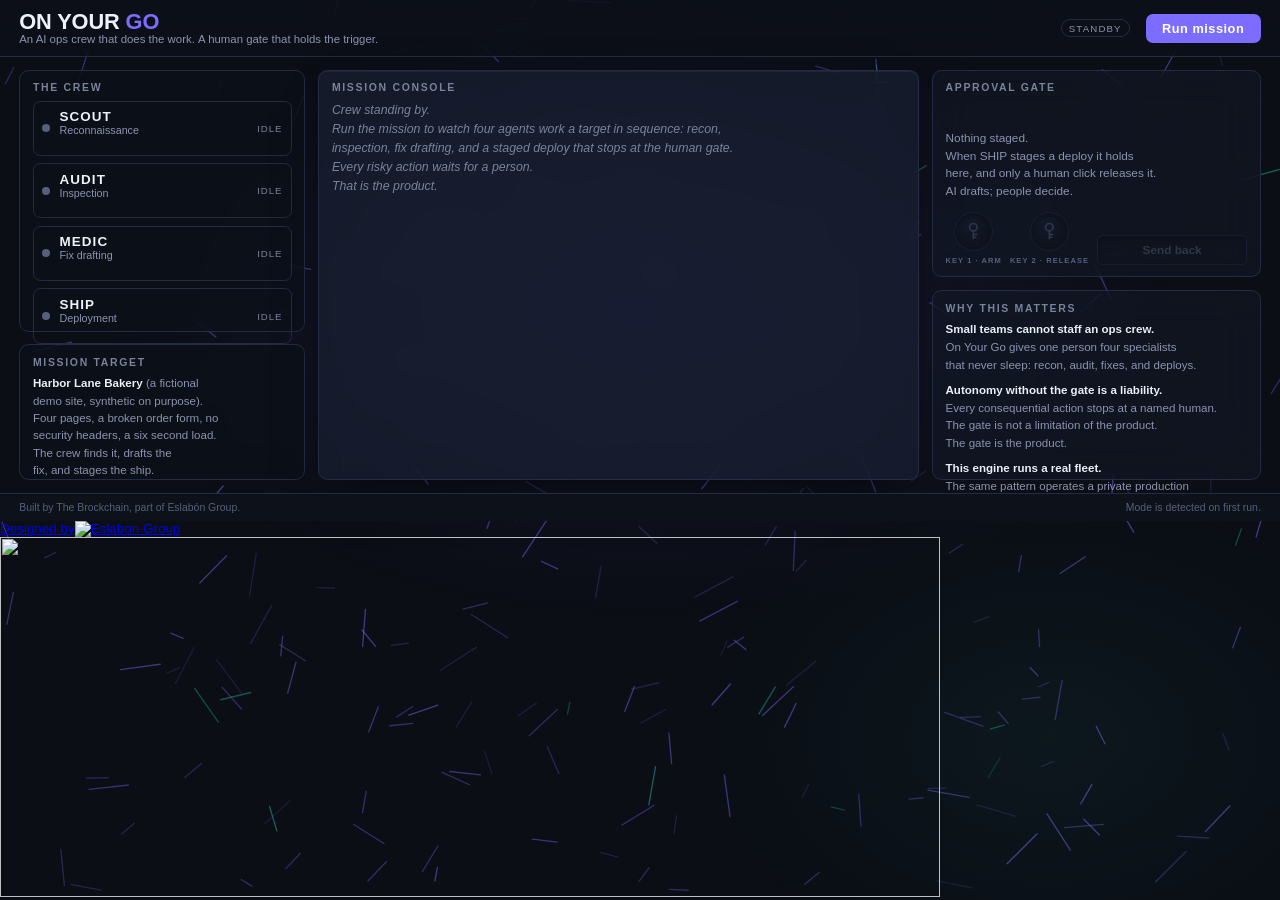
==== commit aaed2e2d: "Reconcile share descriptions with current site and generator" ====
--- a/site/index.html
+++ b/site/index.html
@@ -447,7 +447,7 @@
   <meta property="og:image:alt" content="On Your Go: SCOUT, AUDIT and MEDIC feed into SHIP, which holds at the human approval gate.">
   <meta name="twitter:card" content="summary_large_image">
   <meta name="twitter:title" content="On Your Go">
-  <meta name="twitter:description" content="Four AI agents do the work. Every consequential action stops at a named human.">
+  <meta name="twitter:description" content="An agentic operations command center. A crew of AI agents does the work; a human approval gate holds the trigger.">
   <meta name="twitter:image" content="https://fleetcommand-2u0.pages.dev/og-4d4f7d8333.png">
   <!-- share:end -->
 <link data-eslabon-assets="css" rel="stylesheet" href="/assets/eslabon-signature/v001-db87eb241765/signature.css"><style>.esig{flex-shrink:0;position:relative;z-index:2}</style></head>
